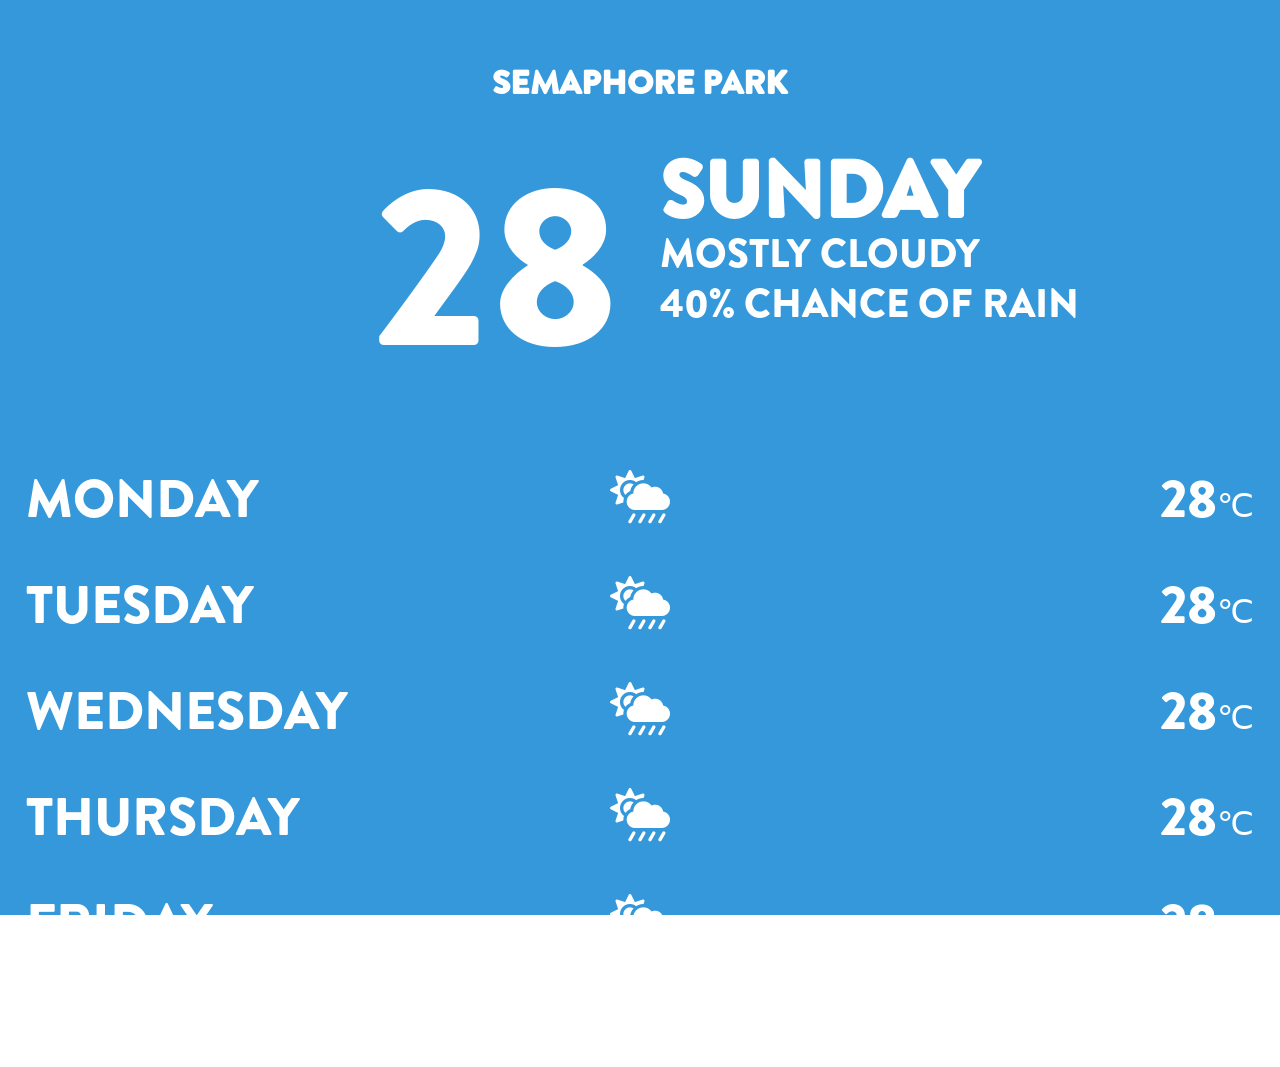
==== index.html @ 0b27c8ae "First Submit" ====
<!DOCTYPE html>
<html lang="en">

<head>
    <meta charset="UTF-8">
    <meta name="viewport" content="width=device-width, initial-scale=1.0">
    <meta http-equiv="X-UA-Compatible" content="ie=edge">
    <link rel="stylesheet" href="https://cdnjs.cloudflare.com/ajax/libs/font-awesome/5.11.2/css/all.css">
    <link rel="stylesheet" href="style.css">
    <title>Weather</title>
</head>

<body class="theme-1">
    <div class="all">
        <div class="container">
            <div class="head-title">
                <div class="Location" id="location">
                    <p>SEMAPHORE PARK</p>
                </div>
                <div class="today-weather">
                    <div class="temperature"><span id="temp-main">28</span></div>
                    <div class="day">
                        <h1><span id="today">SUNDAY</span></h1>
                        <p id="dis">MOSTLY CLOUDY</p>
                        <p>40% CHANCE OF RAIN</p>
                    </div>
                </div>
            </div>
            <div class="forecast">
                <div class="day-forecast">
                    <div class="day-of-week" id="day-of-week-1">MONDAY</div>
                    <div class="icon-space"><i class="fas fa-cloud-sun-rain"></i></div>
                    <div class="weather">28<span class="main-degree-forecast">&#8451;</span></div>
                </div>
                <div class="day-forecast">
                    <div class="day-of-week" id="day-of-week-2">TUESDAY</div>
                    <div class="icon-space"><i class="fas fa-cloud-sun-rain"></i></div>
                    <div class="weather">28<span class="main-degree-forecast">&#8451;</span></div>
                </div>
                <div class="day-forecast">
                    <div class="day-of-week" id="day-of-week-3">WEDNESDAY</div>
                    <div class="icon-space"><i class="fas fa-cloud-sun-rain"></i></div>
                    <div class="weather">28<span class="main-degree-forecast">&#8451;</span></div>
                </div>
                <div class="day-forecast">
                    <div class="day-of-week" id="day-of-week-4">THURSDAY</div>
                    <div class="icon-space"><i class="fas fa-cloud-sun-rain"></i></div>
                    <div class="weather">28<span class="main-degree-forecast">&#8451;</span></div>
                </div>
                <div class="day-forecast">
                    <div class="day-of-week" id="day-of-week-5">FRIDAY</div>
                    <div class="icon-space"><i class="fas fa-cloud-sun-rain"></i></div>
                    <div class="weather">28<span class="main-degree-forecast">&#8451;</span></div>
                </div>
                <div class="day-forecast">
                    <div class="day-of-week" id="day-of-week-6">SATURDAY</div>
                    <div class="icon-space"><i class="fas fa-cloud-sun-rain"></i></div>
                    <div class="weather">28<span class="main-degree-forecast">&#8451;</span></div>
                </div>
            </div>
        </div>
    </div>
    <script>
        const key = 'd805c3c5c8679f646e3956c9a6e5405a';

        function weatherBallon(cityID) {
            fetch('https://api.openweathermap.org/data/2.5/weather?id=' + cityID + '&appid=' + key)
                .then(function(resp) {
                    return resp.json()
                }) // Convert data to json
                .then(function(data) {
                    drawWeather(data);
                })
                .catch(function() {
                    // catch any errors
                });
        }

        function drawWeather(d) {
            var celcius = Math.round(parseFloat(d.main.temp) - 273.15);
            var fahrenheit = Math.round(((parseFloat(d.main.temp) - 273.15) * 1.8) + 32);
            var description = d.weather[0].description;

            document.getElementById('dis').innerHTML = description;
            document.getElementById('temp-main').innerHTML = celcius + '&deg;';
            document.getElementById('location').innerHTML = d.name;

            // if (description.indexOf('rain') > 0) {
            //     document.body.className = 'rainy';
            // } else if (description.indexOf('cloud') > 0) {
            //     document.body.className = 'cloudy';
            // } else if (description.indexOf('sunny') > 0) {
            //     document.body.className = 'sunny';
            // } else {
            //     document.body.className = 'clear';
            // }
        }
        window.onload = function() {
            weatherBallon(2070830);
        }

        var today = new Date();
        var day = ["SUNDAY", "MONDAY", "TUESDAY", "WEDNESDAY", "THURSDAY", "FRIDAY", "SATURDAY"];
        document.getElementById("today").innerHTML = day[today.getDay()];
        today.setDate(today.getDate() + 1);
        document.getElementById("day-of-week-1").innerHTML = day[today.getDay()];
        today.setDate(today.getDate() + 1);
        document.getElementById("day-of-week-2").innerHTML = day[today.getDay()];
        today.setDate(today.getDate() + 1);
        document.getElementById("day-of-week-3").innerHTML = day[today.getDay()];
        today.setDate(today.getDate() + 1);
        document.getElementById("day-of-week-4").innerHTML = day[today.getDay()];
        today.setDate(today.getDate() + 1);
        document.getElementById("day-of-week-5").innerHTML = day[today.getDay()];
        today.setDate(today.getDate() + 1);
        document.getElementById("day-of-week-6").innerHTML = day[today.getDay()];
    </script>
</body>

</html>
---- style.css ----
@font-face {
  font-family: 'Bro';
  src: url("./Fonts/brandon-grotesque-regular-cufonfonts-webfont/brandon-grotesque-black-58a8a3e824392.woff") format("woff");
}

html {
  margin: 0px;
  padding: 0px;
  font-family: Bro;
}

body {
  margin: 0px;
  padding: 0px;
}

.Location {
  text-align: center;
  font-size: 25pt;
  padding-bottom: 0px;
  font-weight: bold;
  text-transform: uppercase;
}

.Location p {
  margin-bottom: 0px;
}

.today-weather {
  display: -ms-grid;
  display: grid;
  width: 95%;
  margin: 0px auto 0px auto;
  -ms-grid-columns: 50% 50%;
      grid-template-columns: 50% 50%;
}

.today-weather .temperature {
  font-size: 170pt;
  text-align: right;
  margin-right: 20px;
}

.today-weather .temperature .main-degree {
  font-size: 100pt;
  margin-bottom: auto;
  font-family: sans-serif;
}

.today-weather .day {
  font-size: 30pt;
  line-height: 10px;
  padding-top: 25px;
  margin-left: 20px;
}

.today-weather .day #dis {
  text-transform: uppercase;
}

.forecast {
  width: 100%;
}

.forecast .day-forecast {
  display: -ms-grid;
  display: grid;
  -ms-grid-columns: 33.33% 33.33% 33.33%;
      grid-template-columns: 33.33% 33.33% 33.33%;
  /* background-color: #fa7d7d; */
  font-size: 40pt;
  padding-top: 30px;
}

.forecast .day-forecast .day-of-week {
  text-align: left;
}

.forecast .day-forecast .icon-space {
  text-align: center;
}

.forecast .day-forecast .weather {
  text-align: right;
}

.forecast .day-forecast .main-degree-forecast {
  font-size: 25pt;
  font-family: sans-serif;
}

.theme-1 .all {
  background-color: #3498db;
  width: 96%;
  height: 96vh;
  color: #fff;
  padding: 2%;
}
/*# sourceMappingURL=style.css.map */
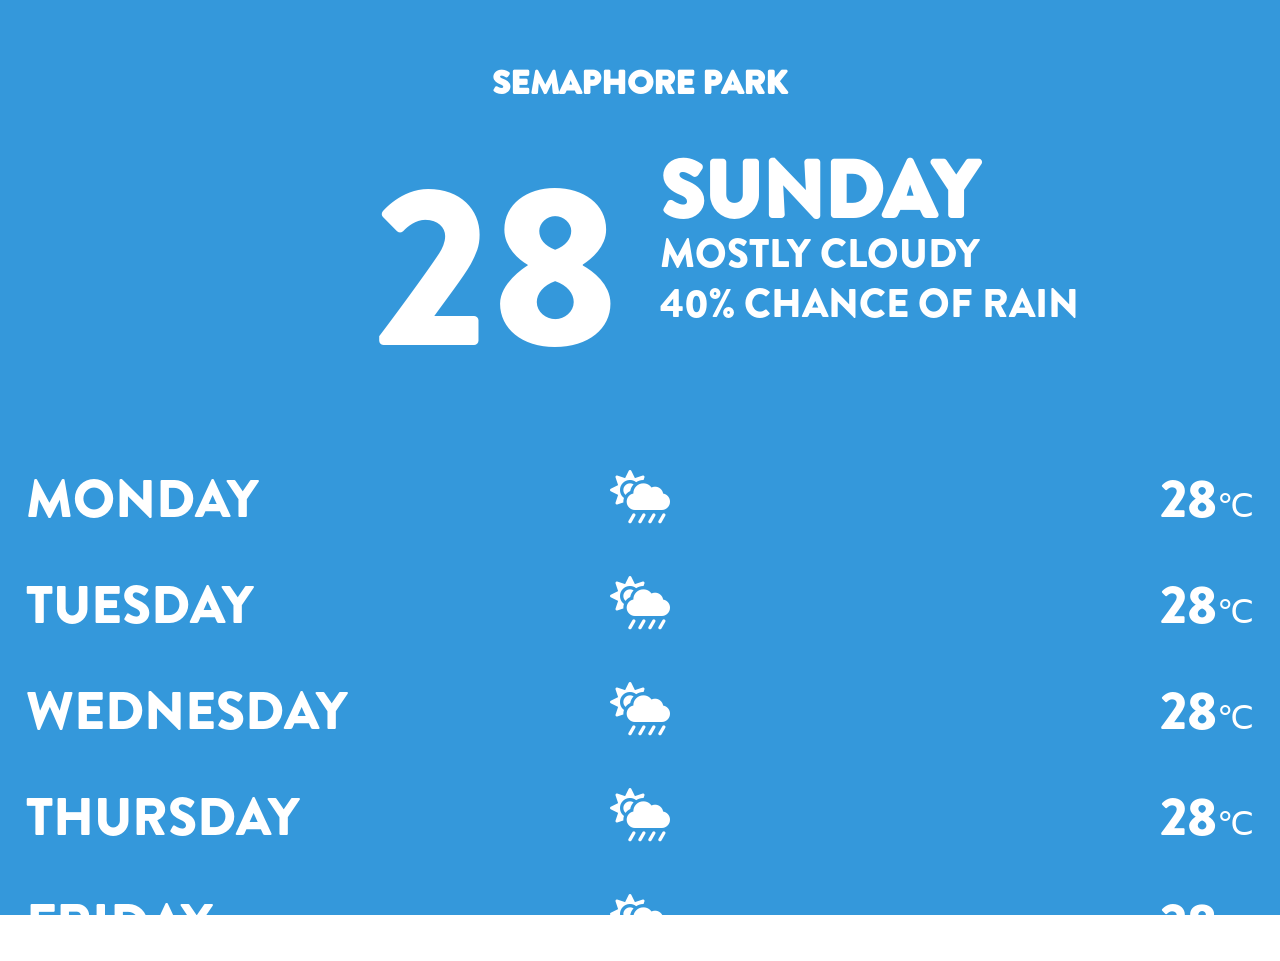
==== commit 328867c4: "Folder update" ====
--- a/index.html
+++ b/index.html
@@ -6,7 +6,7 @@
     <meta name="viewport" content="width=device-width, initial-scale=1.0">
     <meta http-equiv="X-UA-Compatible" content="ie=edge">
     <link rel="stylesheet" href="https://cdnjs.cloudflare.com/ajax/libs/font-awesome/5.11.2/css/all.css">
-    <link rel="stylesheet" href="style.css">
+    <link rel="stylesheet" href="./css/style.css">
     <title>Weather</title>
 </head>
 
@@ -52,69 +52,10 @@
                     <div class="icon-space"><i class="fas fa-cloud-sun-rain"></i></div>
                     <div class="weather">28<span class="main-degree-forecast">&#8451;</span></div>
                 </div>
-                <div class="day-forecast">
-                    <div class="day-of-week" id="day-of-week-6">SATURDAY</div>
-                    <div class="icon-space"><i class="fas fa-cloud-sun-rain"></i></div>
-                    <div class="weather">28<span class="main-degree-forecast">&#8451;</span></div>
-                </div>
             </div>
         </div>
     </div>
-    <script>
-        const key = 'd805c3c5c8679f646e3956c9a6e5405a';
-
-        function weatherBallon(cityID) {
-            fetch('https://api.openweathermap.org/data/2.5/weather?id=' + cityID + '&appid=' + key)
-                .then(function(resp) {
-                    return resp.json()
-                }) // Convert data to json
-                .then(function(data) {
-                    drawWeather(data);
-                })
-                .catch(function() {
-                    // catch any errors
-                });
-        }
-
-        function drawWeather(d) {
-            var celcius = Math.round(parseFloat(d.main.temp) - 273.15);
-            var fahrenheit = Math.round(((parseFloat(d.main.temp) - 273.15) * 1.8) + 32);
-            var description = d.weather[0].description;
-
-            document.getElementById('dis').innerHTML = description;
-            document.getElementById('temp-main').innerHTML = celcius + '&deg;';
-            document.getElementById('location').innerHTML = d.name;
-
-            // if (description.indexOf('rain') > 0) {
-            //     document.body.className = 'rainy';
-            // } else if (description.indexOf('cloud') > 0) {
-            //     document.body.className = 'cloudy';
-            // } else if (description.indexOf('sunny') > 0) {
-            //     document.body.className = 'sunny';
-            // } else {
-            //     document.body.className = 'clear';
-            // }
-        }
-        window.onload = function() {
-            weatherBallon(2070830);
-        }
-
-        var today = new Date();
-        var day = ["SUNDAY", "MONDAY", "TUESDAY", "WEDNESDAY", "THURSDAY", "FRIDAY", "SATURDAY"];
-        document.getElementById("today").innerHTML = day[today.getDay()];
-        today.setDate(today.getDate() + 1);
-        document.getElementById("day-of-week-1").innerHTML = day[today.getDay()];
-        today.setDate(today.getDate() + 1);
-        document.getElementById("day-of-week-2").innerHTML = day[today.getDay()];
-        today.setDate(today.getDate() + 1);
-        document.getElementById("day-of-week-3").innerHTML = day[today.getDay()];
-        today.setDate(today.getDate() + 1);
-        document.getElementById("day-of-week-4").innerHTML = day[today.getDay()];
-        today.setDate(today.getDate() + 1);
-        document.getElementById("day-of-week-5").innerHTML = day[today.getDay()];
-        today.setDate(today.getDate() + 1);
-        document.getElementById("day-of-week-6").innerHTML = day[today.getDay()];
-    </script>
+    <script src="./js/app.js"></script>
 </body>
 
 </html>
--- a/css/style.css
+++ b/css/style.css
@@ -0,0 +1,101 @@
+@font-face {
+    font-family: 'Bro';
+    src: url("../Fonts/brandon-grotesque-regular-cufonfonts-webfont/brandon-grotesque-black-58a8a3e824392.woff") format("woff");
+}
+
+html {
+    margin: 0px;
+    padding: 0px;
+    font-family: Bro;
+}
+
+body {
+    margin: 0px;
+    padding: 0px;
+}
+
+.Location {
+    text-align: center;
+    font-size: 25pt;
+    padding-bottom: 0px;
+    font-weight: bold;
+    text-transform: uppercase;
+}
+
+.Location p {
+    margin-bottom: 0px;
+}
+
+.today-weather {
+    display: -ms-grid;
+    display: grid;
+    width: 95%;
+    margin: 0px auto 0px auto;
+    -ms-grid-columns: 50% 50%;
+    grid-template-columns: 50% 50%;
+}
+
+.today-weather .temperature {
+    font-size: 170pt;
+    text-align: right;
+    margin-right: 20px;
+}
+
+.today-weather .temperature .main-degree {
+    font-size: 100pt;
+    margin-bottom: auto;
+    font-family: sans-serif;
+}
+
+.today-weather .day {
+    font-size: 30pt;
+    line-height: 10px;
+    padding-top: 25px;
+    margin-left: 20px;
+}
+
+.today-weather .day #dis {
+    text-transform: uppercase;
+}
+
+.forecast {
+    width: 100%;
+}
+
+.forecast .day-forecast {
+    display: -ms-grid;
+    display: grid;
+    -ms-grid-columns: 33.33% 33.33% 33.33%;
+    grid-template-columns: 33.33% 33.33% 33.33%;
+    /* background-color: #fa7d7d; */
+    font-size: 40pt;
+    padding-top: 30px;
+}
+
+.forecast .day-forecast .day-of-week {
+    text-align: left;
+}
+
+.forecast .day-forecast .icon-space {
+    text-align: center;
+}
+
+.forecast .day-forecast .weather {
+    text-align: right;
+}
+
+.forecast .day-forecast .main-degree-forecast {
+    font-size: 25pt;
+    font-family: sans-serif;
+}
+
+.theme-1 .all {
+    background-color: #3498db;
+    width: 96%;
+    height: 96vh;
+    color: #fff;
+    padding: 2%;
+}
+
+
+/*# sourceMappingURL=style.css.map */
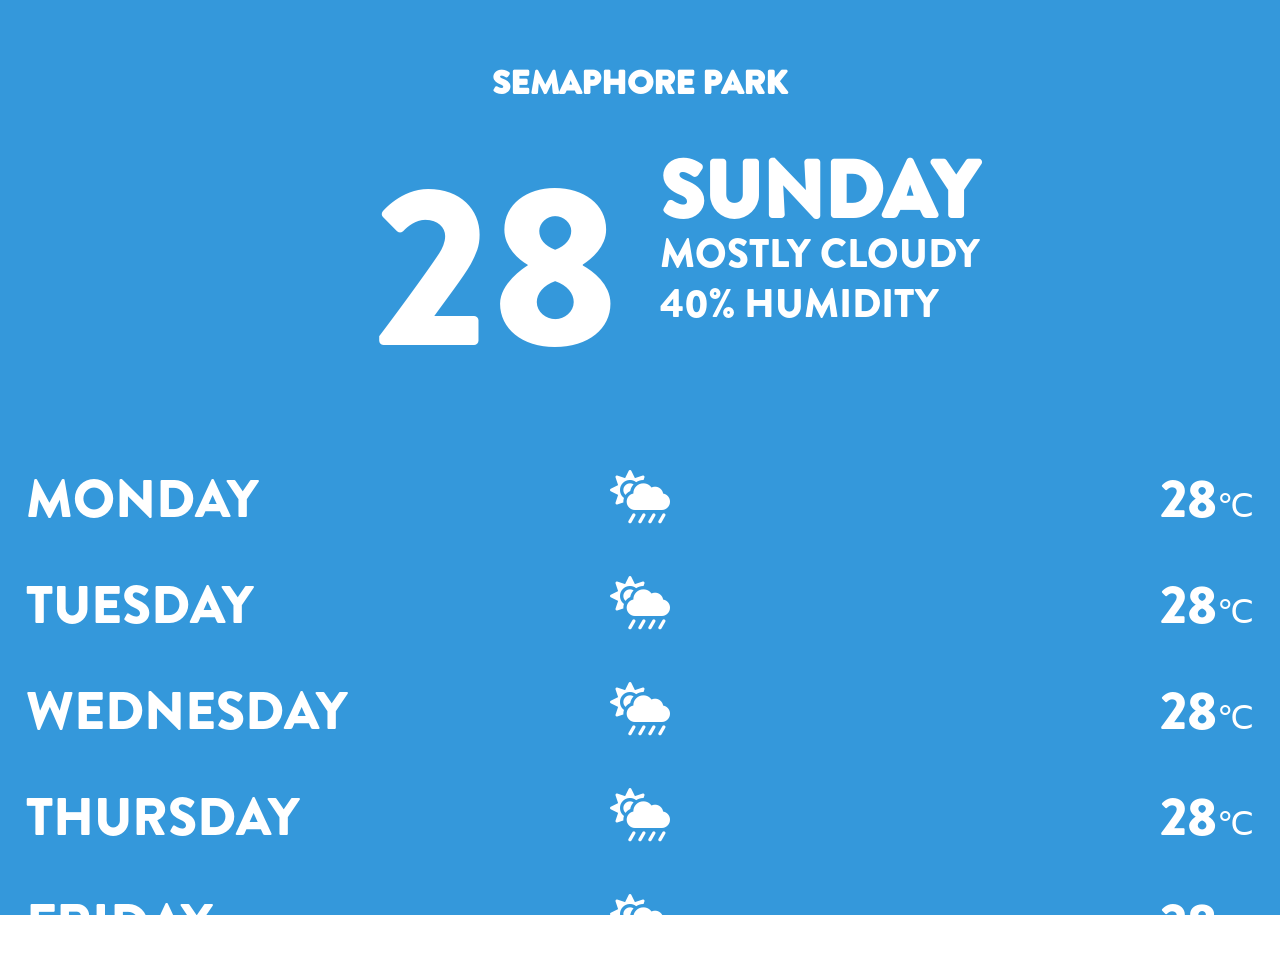
==== commit 1b306242: "Adding Dark Sky API" ====
--- a/index.html
+++ b/index.html
@@ -22,7 +22,7 @@
                     <div class="day">
                         <h1><span id="today">SUNDAY</span></h1>
                         <p id="dis">MOSTLY CLOUDY</p>
-                        <p>40% CHANCE OF RAIN</p>
+                        <p><span id="hum">40%</span> HUMIDITY</p>
                     </div>
                 </div>
             </div>
@@ -55,6 +55,7 @@
             </div>
         </div>
     </div>
+    <script src="https://code.jquery.com/jquery-3.4.1.js" integrity="sha256-WpOohJOqMqqyKL9FccASB9O0KwACQJpFTUBLTYOVvVU=" crossorigin="anonymous"></script>
     <script src="./js/app.js"></script>
 </body>
 
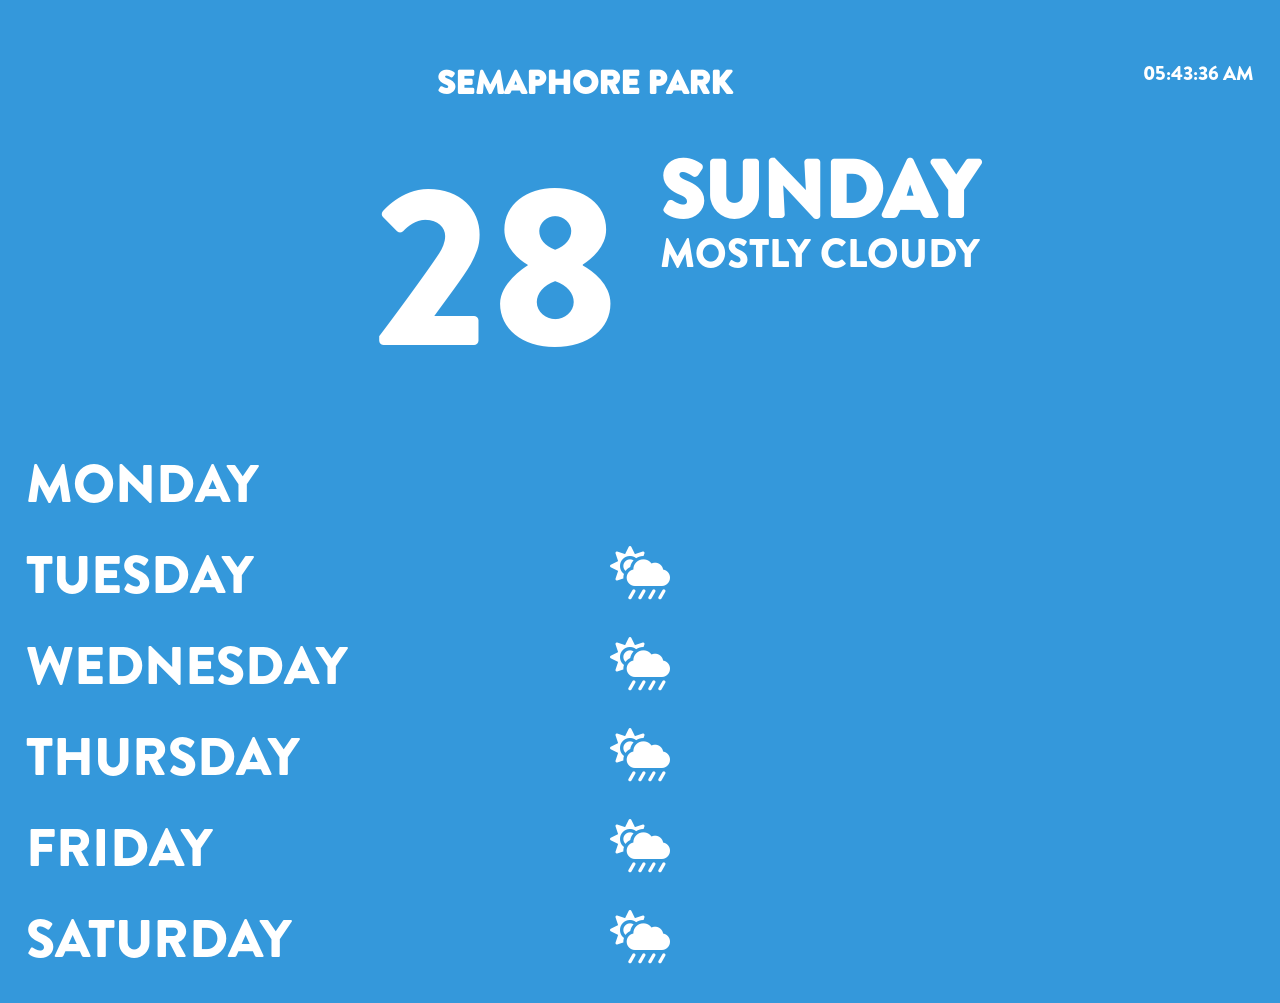
==== commit ac82a682: "Everything But Icons" ====
--- a/index.html
+++ b/index.html
@@ -8,11 +8,13 @@
     <link rel="stylesheet" href="https://cdnjs.cloudflare.com/ajax/libs/font-awesome/5.11.2/css/all.css">
     <link rel="stylesheet" href="./css/style.css">
     <title>Weather</title>
+    <script src="https://code.jquery.com/jquery-3.4.1.min.js" integrity="sha256-CSXorXvZcTkaix6Yvo6HppcZGetbYMGWSFlBw8HfCJo=" crossorigin="anonymous"></script>
 </head>
 
 <body class="theme-1">
     <div class="all">
         <div class="container">
+            <div id="MyClockDisplay" class="clock" onload="showTime()"></div>
             <div class="head-title">
                 <div class="Location" id="location">
                     <p>SEMAPHORE PARK</p>
@@ -22,40 +24,47 @@
                     <div class="day">
                         <h1><span id="today">SUNDAY</span></h1>
                         <p id="dis">MOSTLY CLOUDY</p>
-                        <p><span id="hum">40%</span> HUMIDITY</p>
+                        <p>
+                            <spam id="rain-chance">
+                                </span>
+                        </p>
                     </div>
                 </div>
             </div>
             <div class="forecast">
                 <div class="day-forecast">
                     <div class="day-of-week" id="day-of-week-1">MONDAY</div>
-                    <div class="icon-space"><i class="fas fa-cloud-sun-rain"></i></div>
-                    <div class="weather">28<span class="main-degree-forecast">&#8451;</span></div>
+                    <div class="icon-space" id="icon1"></div>
+                    <div class="weather" id="weather1"></div>
                 </div>
                 <div class="day-forecast">
                     <div class="day-of-week" id="day-of-week-2">TUESDAY</div>
                     <div class="icon-space"><i class="fas fa-cloud-sun-rain"></i></div>
-                    <div class="weather">28<span class="main-degree-forecast">&#8451;</span></div>
+                    <div class="weather" id="weather2"></div>
                 </div>
                 <div class="day-forecast">
                     <div class="day-of-week" id="day-of-week-3">WEDNESDAY</div>
                     <div class="icon-space"><i class="fas fa-cloud-sun-rain"></i></div>
-                    <div class="weather">28<span class="main-degree-forecast">&#8451;</span></div>
+                    <div class="weather" id="weather3"></div>
                 </div>
                 <div class="day-forecast">
                     <div class="day-of-week" id="day-of-week-4">THURSDAY</div>
                     <div class="icon-space"><i class="fas fa-cloud-sun-rain"></i></div>
-                    <div class="weather">28<span class="main-degree-forecast">&#8451;</span></div>
+                    <div class="weather" id="weather4"></div>
                 </div>
                 <div class="day-forecast">
                     <div class="day-of-week" id="day-of-week-5">FRIDAY</div>
                     <div class="icon-space"><i class="fas fa-cloud-sun-rain"></i></div>
-                    <div class="weather">28<span class="main-degree-forecast">&#8451;</span></div>
+                    <div class="weather" id="weather5"></div>
+                </div>
+                <div class="day-forecast">
+                    <div class="day-of-week" id="day-of-week-6">SATURDAY</div>
+                    <div class="icon-space"><i class="fas fa-cloud-sun-rain"></i></div>
+                    <div class="weather" id="weather6"></div>
                 </div>
             </div>
         </div>
     </div>
-    <script src="https://code.jquery.com/jquery-3.4.1.js" integrity="sha256-WpOohJOqMqqyKL9FccASB9O0KwACQJpFTUBLTYOVvVU=" crossorigin="anonymous"></script>
     <script src="./js/app.js"></script>
 </body>
 
--- a/css/style.css
+++ b/css/style.css
@@ -1,101 +1,104 @@
 @font-face {
-    font-family: 'Bro';
-    src: url("../Fonts/brandon-grotesque-regular-cufonfonts-webfont/brandon-grotesque-black-58a8a3e824392.woff") format("woff");
+  font-family: 'Bro';
+  src: url("../Fonts/brandon-grotesque-regular-cufonfonts-webfont/brandon-grotesque-black-58a8a3e824392.woff") format("woff");
 }
 
 html {
-    margin: 0px;
-    padding: 0px;
-    font-family: Bro;
+  margin: 0px;
+  padding: 0px;
+  font-family: Bro;
 }
 
 body {
-    margin: 0px;
-    padding: 0px;
+  margin: 0px;
+  padding: 0px;
 }
 
 .Location {
-    text-align: center;
-    font-size: 25pt;
-    padding-bottom: 0px;
-    font-weight: bold;
-    text-transform: uppercase;
+  text-align: center;
+  font-size: 25pt;
+  padding-bottom: 0px;
+  font-weight: bold;
+  text-transform: uppercase;
 }
 
 .Location p {
-    margin-bottom: 0px;
+  margin-bottom: 0px;
 }
 
 .today-weather {
-    display: -ms-grid;
-    display: grid;
-    width: 95%;
-    margin: 0px auto 0px auto;
-    -ms-grid-columns: 50% 50%;
-    grid-template-columns: 50% 50%;
+  display: -ms-grid;
+  display: grid;
+  width: 95%;
+  margin: 0px auto 0px auto;
+  -ms-grid-columns: 50% 50%;
+      grid-template-columns: 50% 50%;
 }
 
 .today-weather .temperature {
-    font-size: 170pt;
-    text-align: right;
-    margin-right: 20px;
+  font-size: 170pt;
+  text-align: right;
+  margin-right: 20px;
 }
 
 .today-weather .temperature .main-degree {
-    font-size: 100pt;
-    margin-bottom: auto;
-    font-family: sans-serif;
+  font-size: 100pt;
+  margin-bottom: auto;
+  font-family: sans-serif;
 }
 
 .today-weather .day {
-    font-size: 30pt;
-    line-height: 10px;
-    padding-top: 25px;
-    margin-left: 20px;
+  font-size: 30pt;
+  line-height: 10px;
+  padding-top: 25px;
+  margin-left: 20px;
 }
 
 .today-weather .day #dis {
-    text-transform: uppercase;
+  text-transform: uppercase;
 }
 
 .forecast {
-    width: 100%;
+  width: 100%;
 }
 
 .forecast .day-forecast {
-    display: -ms-grid;
-    display: grid;
-    -ms-grid-columns: 33.33% 33.33% 33.33%;
-    grid-template-columns: 33.33% 33.33% 33.33%;
-    /* background-color: #fa7d7d; */
-    font-size: 40pt;
-    padding-top: 30px;
+  display: -ms-grid;
+  display: grid;
+  -ms-grid-columns: 33.33% 33.33% 33.33%;
+      grid-template-columns: 33.33% 33.33% 33.33%;
+  /* background-color: #fa7d7d; */
+  font-size: 40pt;
+  padding-top: 15px;
 }
 
 .forecast .day-forecast .day-of-week {
-    text-align: left;
+  text-align: left;
 }
 
 .forecast .day-forecast .icon-space {
-    text-align: center;
+  text-align: center;
 }
 
 .forecast .day-forecast .weather {
-    text-align: right;
+  text-align: right;
 }
 
 .forecast .day-forecast .main-degree-forecast {
-    font-size: 25pt;
-    font-family: sans-serif;
+  font-size: 25pt;
+  font-family: sans-serif;
 }
 
 .theme-1 .all {
-    background-color: #3498db;
-    width: 96%;
-    height: 96vh;
-    color: #fff;
-    padding: 2%;
+  background-color: #3498db;
+  width: 96%;
+  height: 100%;
+  color: #fff;
+  padding: 2%;
 }
 
-
+.theme-1 .clock {
+  float: right;
+  font-size: 15pt;
+}
 /*# sourceMappingURL=style.css.map */
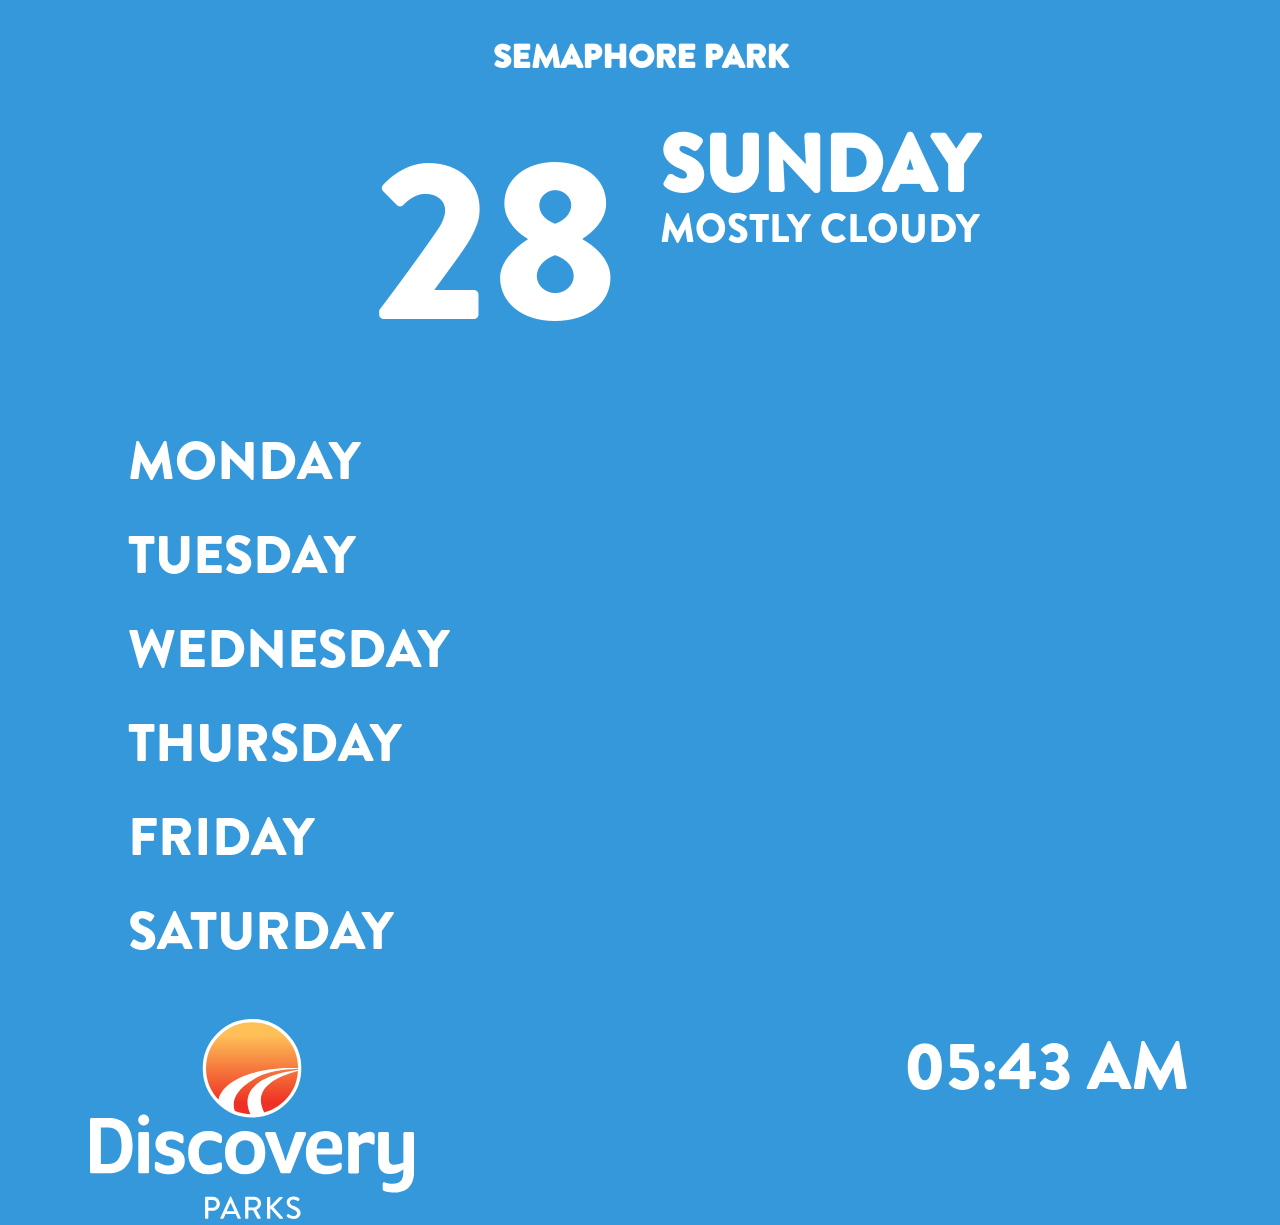
==== commit b16892b4: "Time For Launch" ====
--- a/index.html
+++ b/index.html
@@ -14,7 +14,6 @@
 <body class="theme-1">
     <div class="all">
         <div class="container">
-            <div id="MyClockDisplay" class="clock" onload="showTime()"></div>
             <div class="head-title">
                 <div class="Location" id="location">
                     <p>SEMAPHORE PARK</p>
@@ -34,34 +33,38 @@
             <div class="forecast">
                 <div class="day-forecast">
                     <div class="day-of-week" id="day-of-week-1">MONDAY</div>
+                    <div class="weather" id="weather1"></div>
                     <div class="icon-space" id="icon1"></div>
-                    <div class="weather" id="weather1"></div>
                 </div>
                 <div class="day-forecast">
                     <div class="day-of-week" id="day-of-week-2">TUESDAY</div>
-                    <div class="icon-space"><i class="fas fa-cloud-sun-rain"></i></div>
                     <div class="weather" id="weather2"></div>
+                    <div class="icon-space" id="icon2"></div>
                 </div>
                 <div class="day-forecast">
                     <div class="day-of-week" id="day-of-week-3">WEDNESDAY</div>
-                    <div class="icon-space"><i class="fas fa-cloud-sun-rain"></i></div>
                     <div class="weather" id="weather3"></div>
+                    <div class="icon-space" id="icon3"></div>
                 </div>
                 <div class="day-forecast">
                     <div class="day-of-week" id="day-of-week-4">THURSDAY</div>
-                    <div class="icon-space"><i class="fas fa-cloud-sun-rain"></i></div>
                     <div class="weather" id="weather4"></div>
+                    <div class="icon-space" id="icon4"></div>
                 </div>
                 <div class="day-forecast">
                     <div class="day-of-week" id="day-of-week-5">FRIDAY</div>
-                    <div class="icon-space"><i class="fas fa-cloud-sun-rain"></i></div>
                     <div class="weather" id="weather5"></div>
+                    <div class="icon-space" id="icon5"></div>
                 </div>
                 <div class="day-forecast">
                     <div class="day-of-week" id="day-of-week-6">SATURDAY</div>
-                    <div class="icon-space"><i class="fas fa-cloud-sun-rain"></i></div>
                     <div class="weather" id="weather6"></div>
+                    <div class="icon-space" id="icon6"></div>
                 </div>
+            </div>
+            <div class="logo-clock">
+                <img src="./img/logo-discovery.svg" class="logo">
+                <div id="MyClockDisplay" class="clock" onload="showTime()"></div>
             </div>
         </div>
     </div>
--- a/css/style.css
+++ b/css/style.css
@@ -59,17 +59,18 @@
 }
 
 .forecast {
-  width: 100%;
+  width: 80%;
+  margin: 0px auto;
 }
 
 .forecast .day-forecast {
   display: -ms-grid;
   display: grid;
-  -ms-grid-columns: 33.33% 33.33% 33.33%;
-      grid-template-columns: 33.33% 33.33% 33.33%;
+  -ms-grid-columns: 50% 40% 10%;
+      grid-template-columns: 50% 40% 10%;
   /* background-color: #fa7d7d; */
   font-size: 40pt;
-  padding-top: 15px;
+  padding-top: 2vh;
 }
 
 .forecast .day-forecast .day-of-week {
@@ -78,6 +79,12 @@
 
 .forecast .day-forecast .icon-space {
   text-align: center;
+}
+
+.forecast .day-forecast .icon-space img {
+  -webkit-filter: invert(1);
+          filter: invert(1);
+  height: 70px;
 }
 
 .forecast .day-forecast .weather {
@@ -89,16 +96,23 @@
   font-family: sans-serif;
 }
 
-.theme-1 .all {
+.theme-1 {
   background-color: #3498db;
-  width: 96%;
-  height: 100%;
   color: #fff;
-  padding: 2%;
 }
 
-.theme-1 .clock {
+.theme-1 .logo-clock {
+  padding-top: 50px;
+}
+
+.theme-1 .logo-clock .logo {
+  height: 200px;
+  padding-left: 10vh;
+}
+
+.theme-1 .logo-clock .clock {
+  font-size: 50pt;
   float: right;
-  font-size: 15pt;
+  padding-right: 10vh;
 }
 /*# sourceMappingURL=style.css.map */
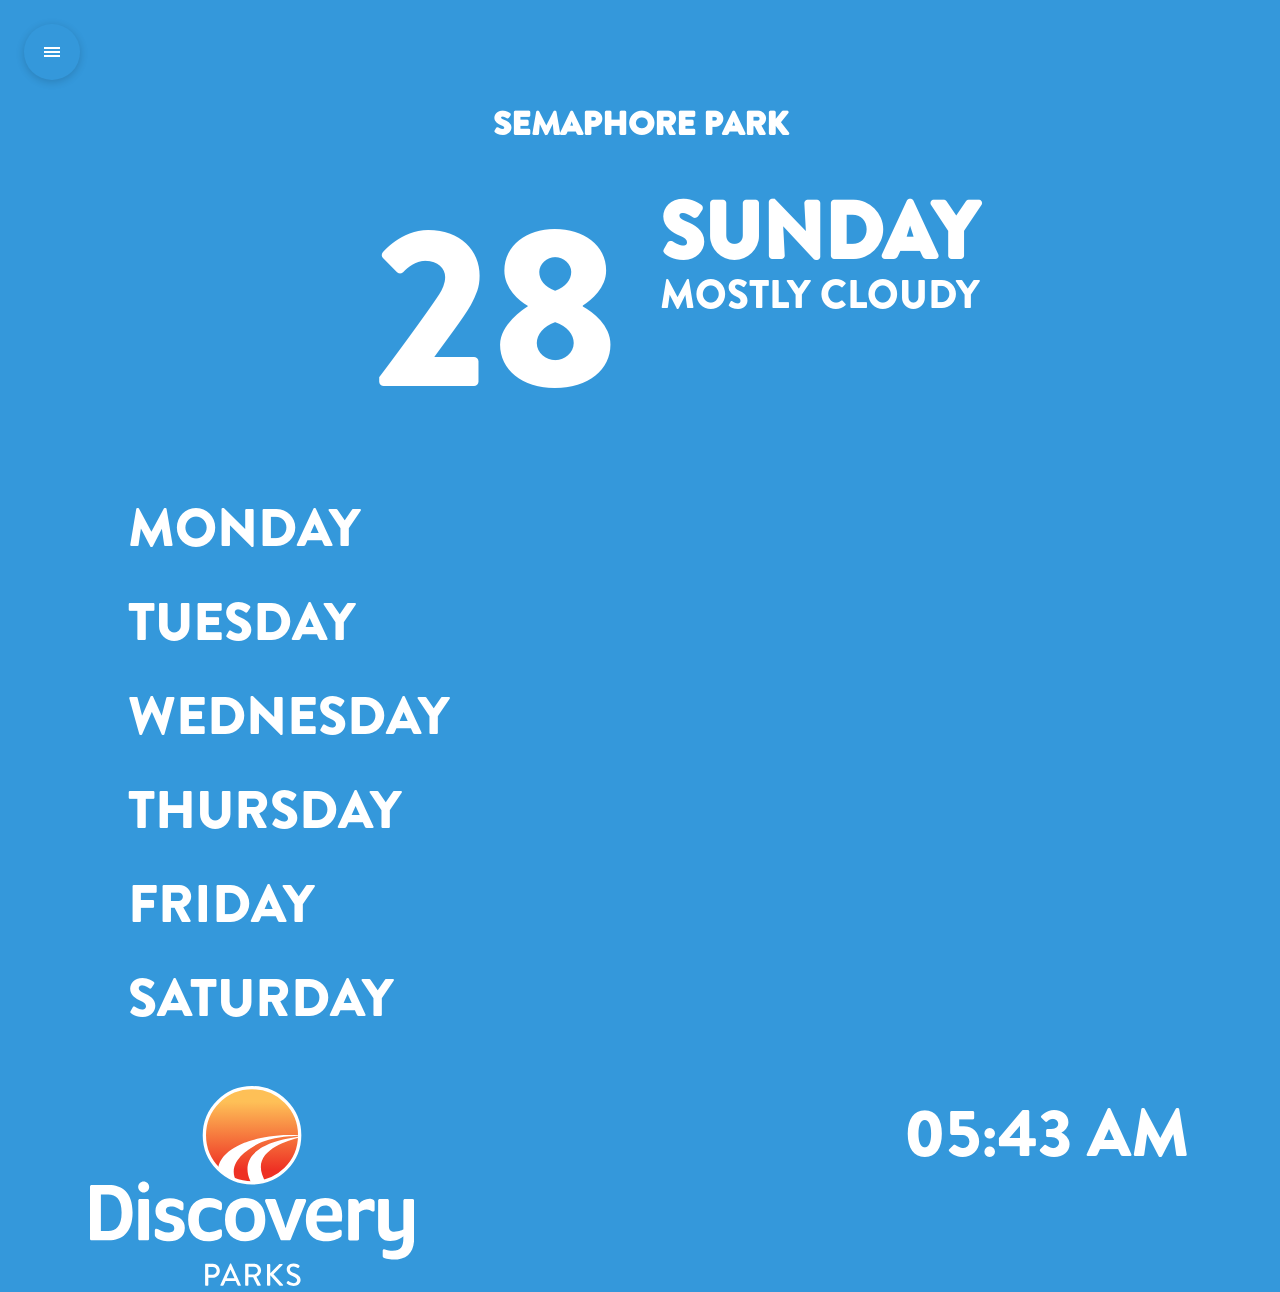
==== commit 26d0aa52: "Adding Dark theme" ====
--- a/index.html
+++ b/index.html
@@ -11,7 +11,28 @@
     <script src="https://code.jquery.com/jquery-3.4.1.min.js" integrity="sha256-CSXorXvZcTkaix6Yvo6HppcZGetbYMGWSFlBw8HfCJo=" crossorigin="anonymous"></script>
 </head>
 
-<body class="theme-1">
+<body class="light">
+    <!-- This is your menu -->
+    <menu class="menu">
+        <div class="theme-switch-wrapper padding-top">
+            <label class="theme-switch" for="checkbox">
+                            <input type="checkbox" id="checkbox" />
+                            <div class="slider round"></div>
+                      </label>
+            <em>Enable Dark Mode!</em>
+        </div>
+
+    </menu>
+
+    <!-- This is your menu button -->
+    <!-- It's loaded in the HTML after the menu -->
+    <nav class="menu-btn">
+        <ul>
+            <li></li>
+            <li></li>
+            <li></li>
+        </ul>
+    </nav>
     <div class="all">
         <div class="container">
             <div class="head-title">
--- a/css/style.css
+++ b/css/style.css
@@ -12,6 +12,10 @@
 body {
   margin: 0px;
   padding: 0px;
+}
+
+.container {
+  margin-top: 100px;
 }
 
 .Location {
@@ -96,23 +100,197 @@
   font-family: sans-serif;
 }
 
-.theme-1 {
+/* This just resets the styles of our unordered list that makes our hamburger/hotdog icon */
+ul {
+  list-style: none;
+  padding: 0;
+}
+
+/* Styles for the menu button */
+.menu-btn {
+  background-color: 3498db;
+  border-radius: 50%;
+  -webkit-box-shadow: 0 2px 8px rgba(0, 0, 0, 0.16);
+          box-shadow: 0 2px 8px rgba(0, 0, 0, 0.16);
+  cursor: pointer;
+  height: 56px;
+  left: 24px;
+  position: fixed;
+  top: 24px;
+  width: 56px;
+}
+
+/* Styles for the menu */
+.menu {
+  bottom: 0;
+  background-color: #636e72;
+  left: 0;
+  margin: 0;
+  padding: 32px;
+  position: fixed;
+  top: 0;
+  width: 288px;
+  -webkit-transform: translate3d(-100%, 0, 0);
+          transform: translate3d(-100%, 0, 0);
+  -webkit-transition: -webkit-transform .2s linear;
+  transition: -webkit-transform .2s linear;
+  transition: transform .2s linear;
+  transition: transform .2s linear, -webkit-transform .2s linear;
+}
+
+/* Creating the hamburger/hotdog icon in CSS */
+.menu-btn li {
+  background-color: #ffffff;
+  bottom: 0;
+  height: 2px;
+  left: 0;
+  margin: auto;
+  position: absolute;
+  right: 0;
+  width: 16px;
+  top: 0;
+  -webkit-transition: all .3s ease-in-out;
+  transition: all .3s ease-in-out;
+}
+
+/* The following two lines set the three lines of our hamburger/hotdog icon apart */
+.menu-btn li:first-child {
+  -webkit-transform: translate3d(0, -4px, 0);
+          transform: translate3d(0, -4px, 0);
+}
+
+.menu-btn li:last-child {
+  -webkit-transform: translate3d(0, 4px, 0);
+          transform: translate3d(0, 4px, 0);
+}
+
+/* We're now in the animation territory. These are the classes you toggle on with our Javascript function. */
+.menu-btn--on li:first-child {
+  -webkit-transform: rotate(135deg) translate3d(0, 0, 0);
+          transform: rotate(135deg) translate3d(0, 0, 0);
+}
+
+.menu-btn--on li:last-child {
+  -webkit-transform: rotate(-135deg) translate3d(0, 0, 0);
+          transform: rotate(-135deg) translate3d(0, 0, 0);
+}
+
+.menu-btn--on li:nth-child(2) {
+  opacity: 0;
+}
+
+.menu--open {
+  -webkit-transform: translate3d(0, 0, 0);
+          transform: translate3d(0, 0, 0);
+}
+
+.theme-switch-wrapper {
+  display: -webkit-box;
+  display: -ms-flexbox;
+  display: flex;
+  -webkit-box-align: center;
+      -ms-flex-align: center;
+          align-items: center;
+}
+
+.theme-switch-wrapper em {
+  margin-left: 10px;
+  font-size: 1rem;
+}
+
+.theme-switch {
+  display: inline-block;
+  height: 34px;
+  position: relative;
+  width: 60px;
+}
+
+.theme-switch input {
+  display: none;
+}
+
+.slider {
+  background-color: #ccc;
+  bottom: 0;
+  cursor: pointer;
+  left: 0;
+  position: absolute;
+  right: 0;
+  top: 0;
+  -webkit-transition: .4s;
+  transition: .4s;
+}
+
+.slider:before {
+  background-color: #fff;
+  bottom: 4px;
+  content: "";
+  height: 26px;
+  left: 4px;
+  position: absolute;
+  -webkit-transition: .4s;
+  transition: .4s;
+  width: 26px;
+}
+
+input:checked + .slider {
+  background-color: #66bb6a;
+}
+
+input:checked + .slider:before {
+  -webkit-transform: translateX(26px);
+          transform: translateX(26px);
+}
+
+.slider.round {
+  border-radius: 34px;
+}
+
+.slider.round:before {
+  border-radius: 50%;
+}
+
+.padding-top {
+  margin-top: 100px;
+}
+
+.light {
   background-color: #3498db;
   color: #fff;
 }
 
-.theme-1 .logo-clock {
+.light .logo-clock {
   padding-top: 50px;
 }
 
-.theme-1 .logo-clock .logo {
+.light .logo-clock .logo {
   height: 200px;
   padding-left: 10vh;
 }
 
-.theme-1 .logo-clock .clock {
+.light .logo-clock .clock {
   font-size: 50pt;
   float: right;
   padding-right: 10vh;
 }
+
+.dark {
+  background-color: #2d3436;
+  color: #fff;
+}
+
+.dark .logo-clock {
+  padding-top: 50px;
+}
+
+.dark .logo-clock .logo {
+  height: 200px;
+  padding-left: 10vh;
+}
+
+.dark .logo-clock .clock {
+  font-size: 50pt;
+  float: right;
+  padding-right: 10vh;
+}
 /*# sourceMappingURL=style.css.map */
